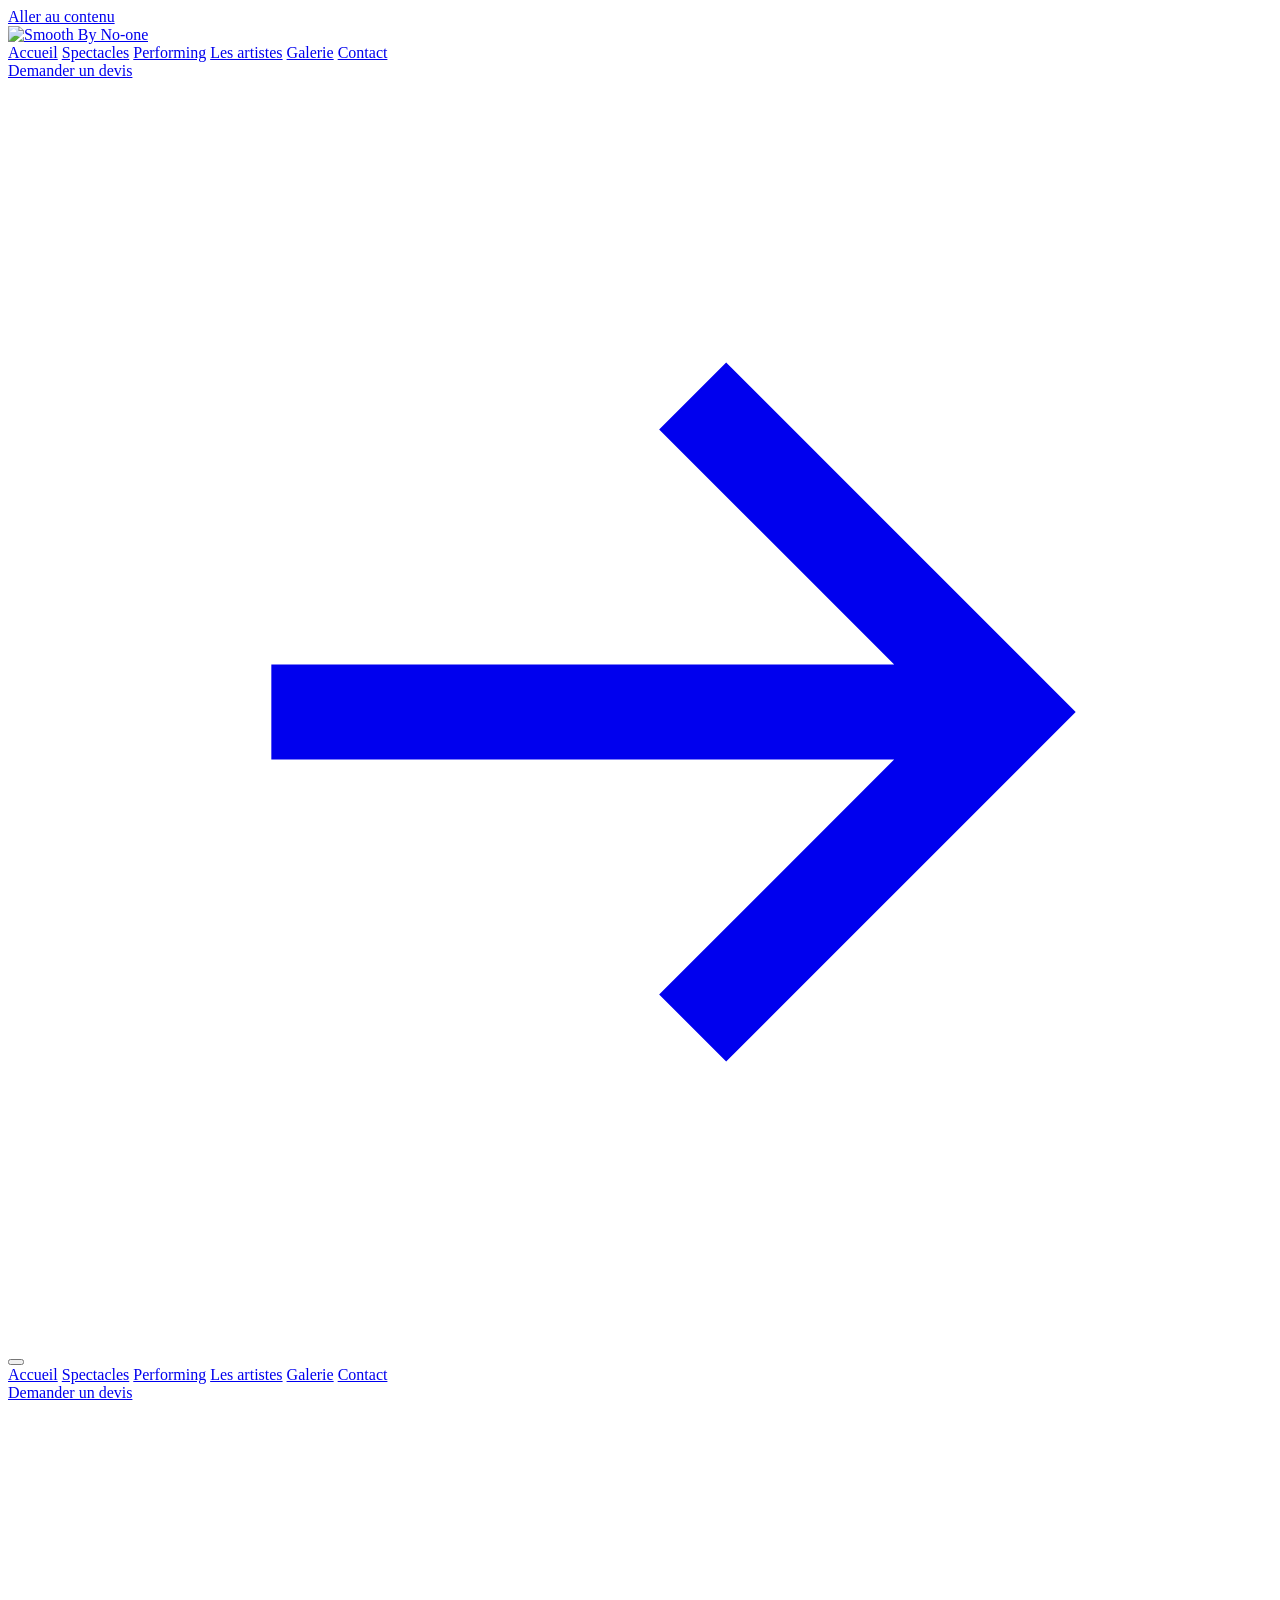
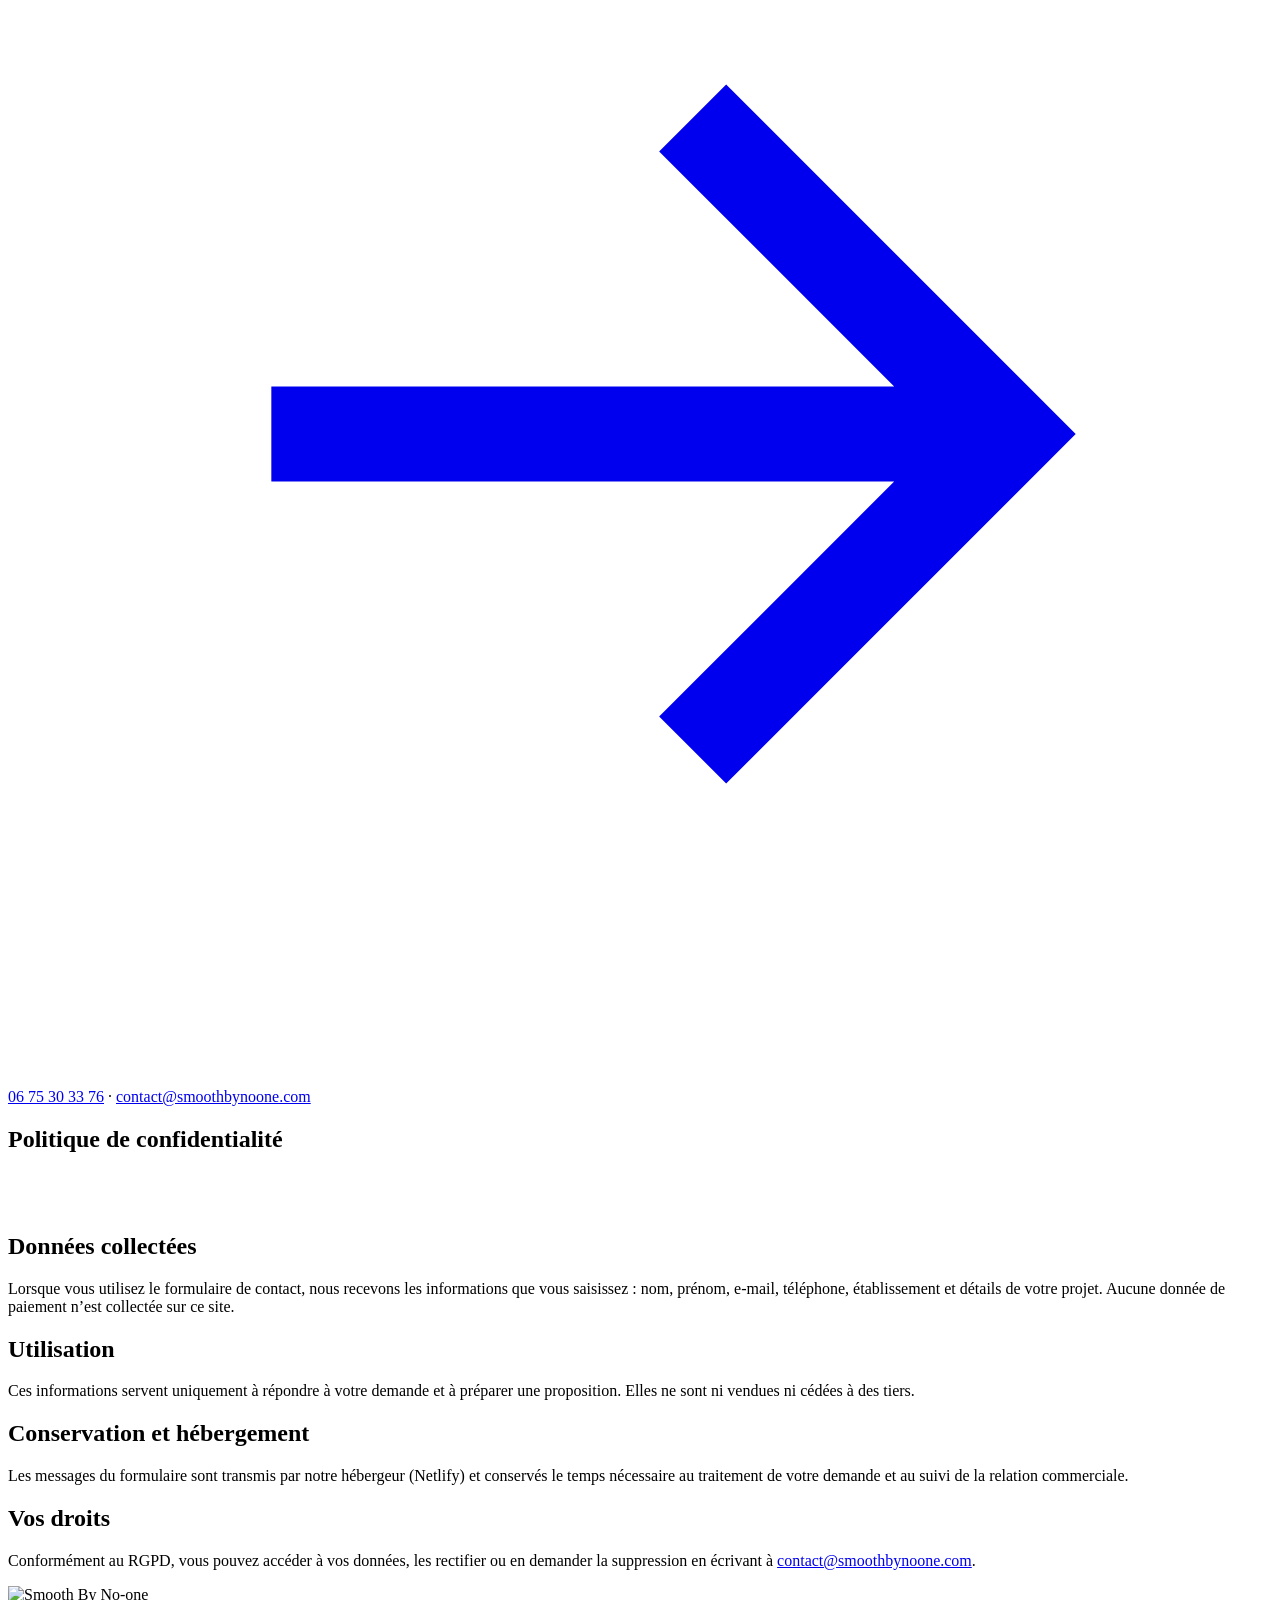
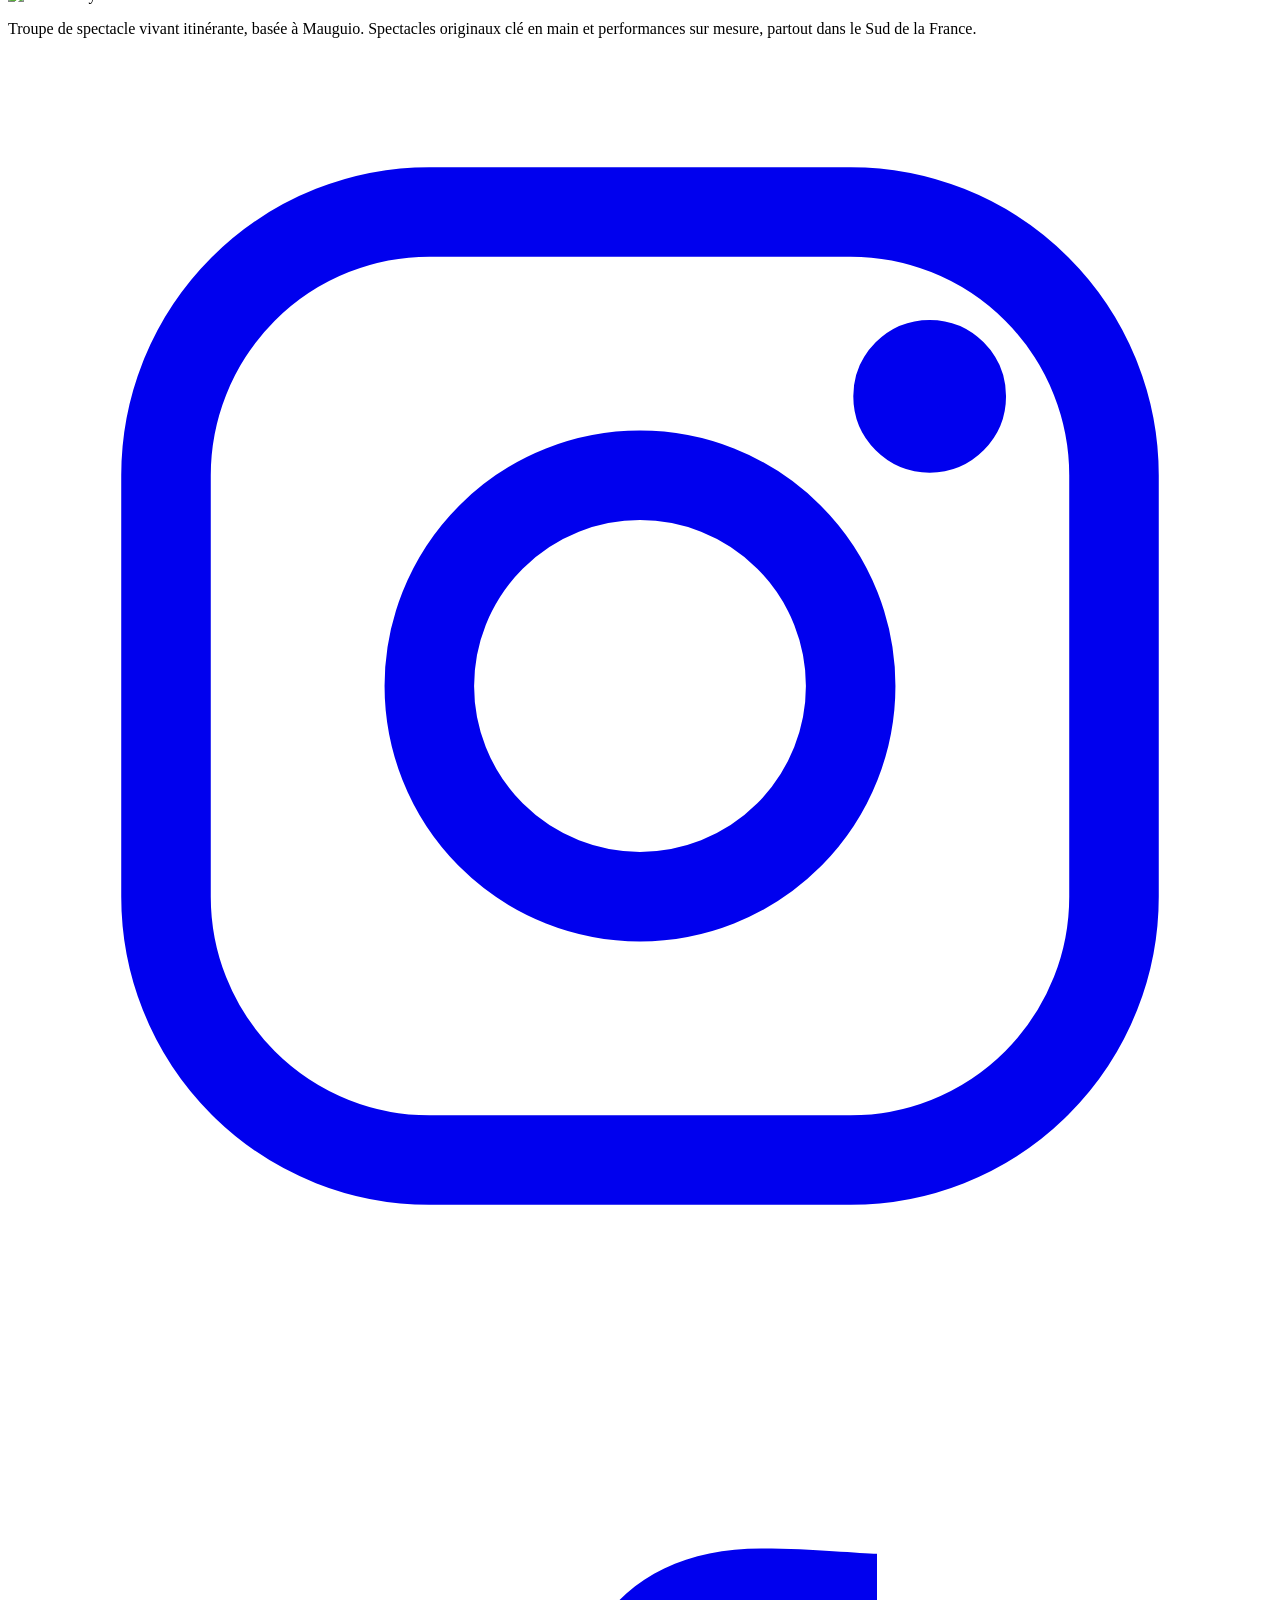
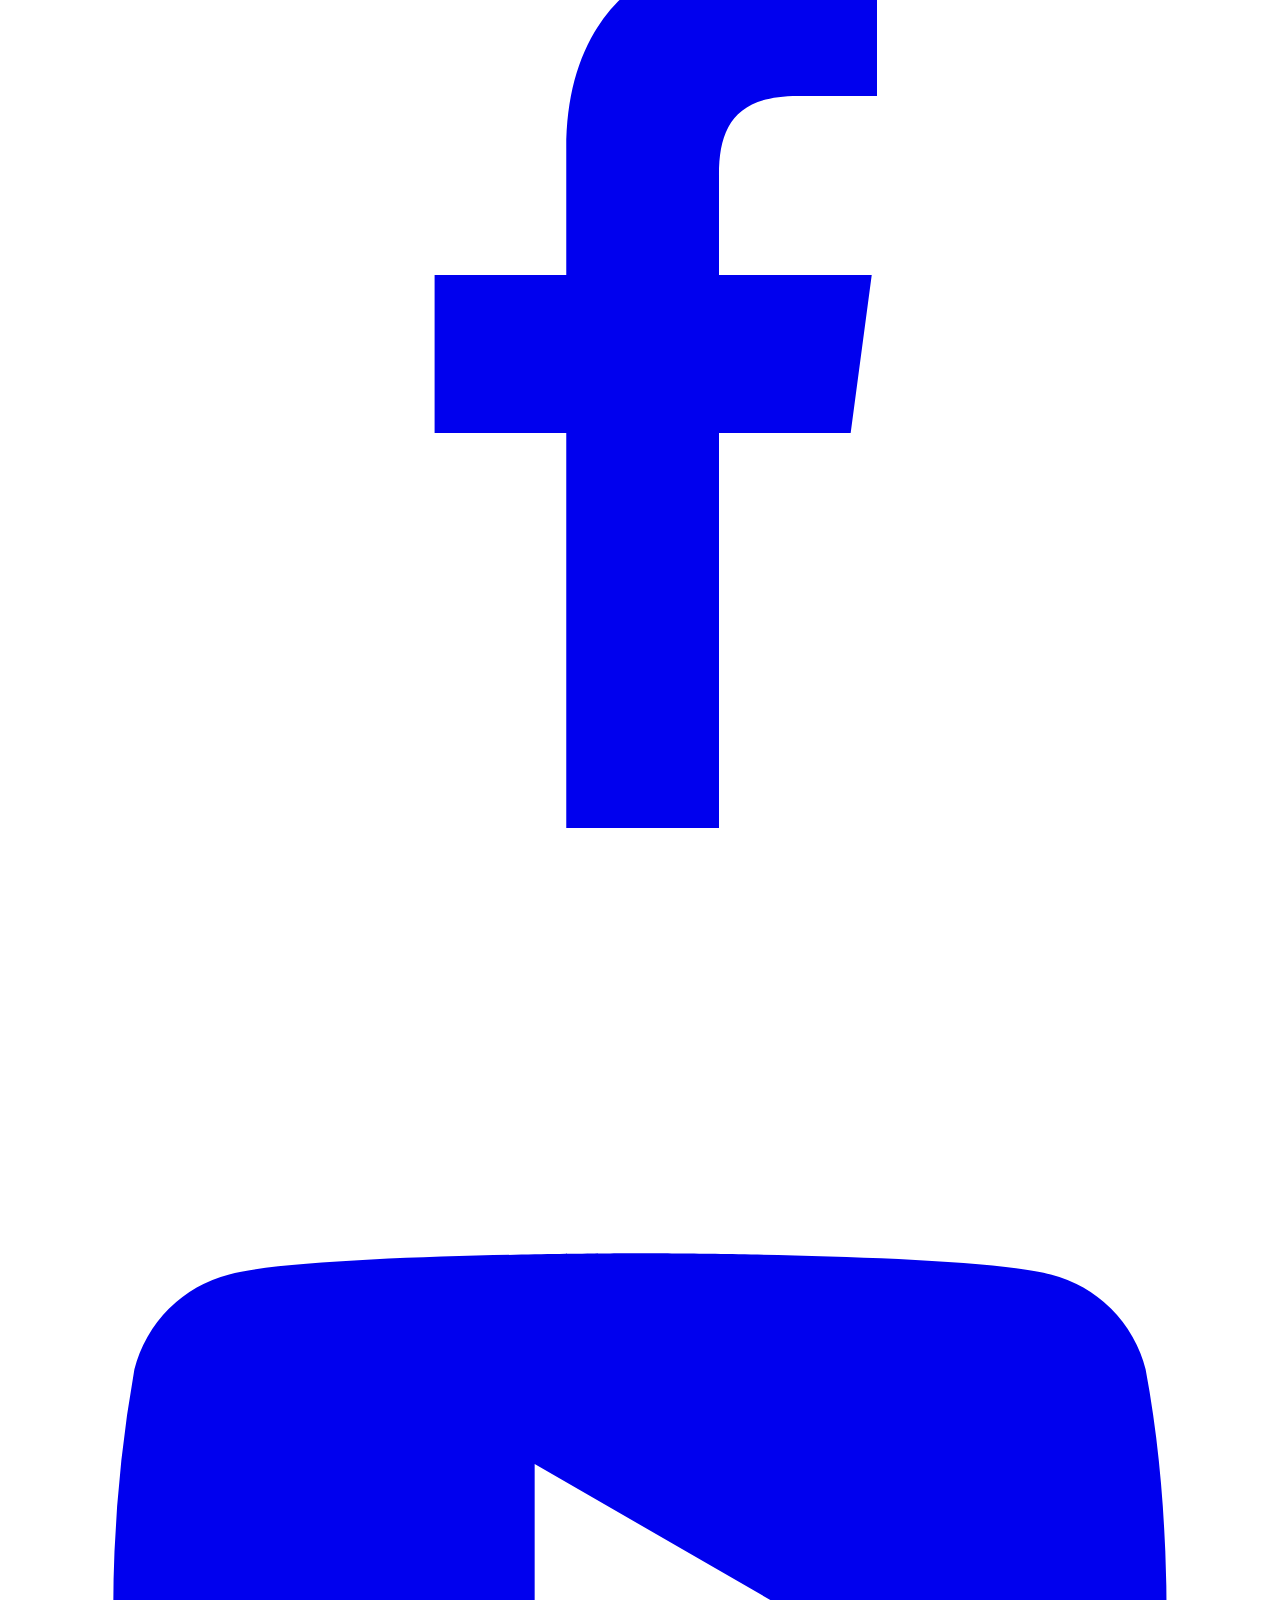
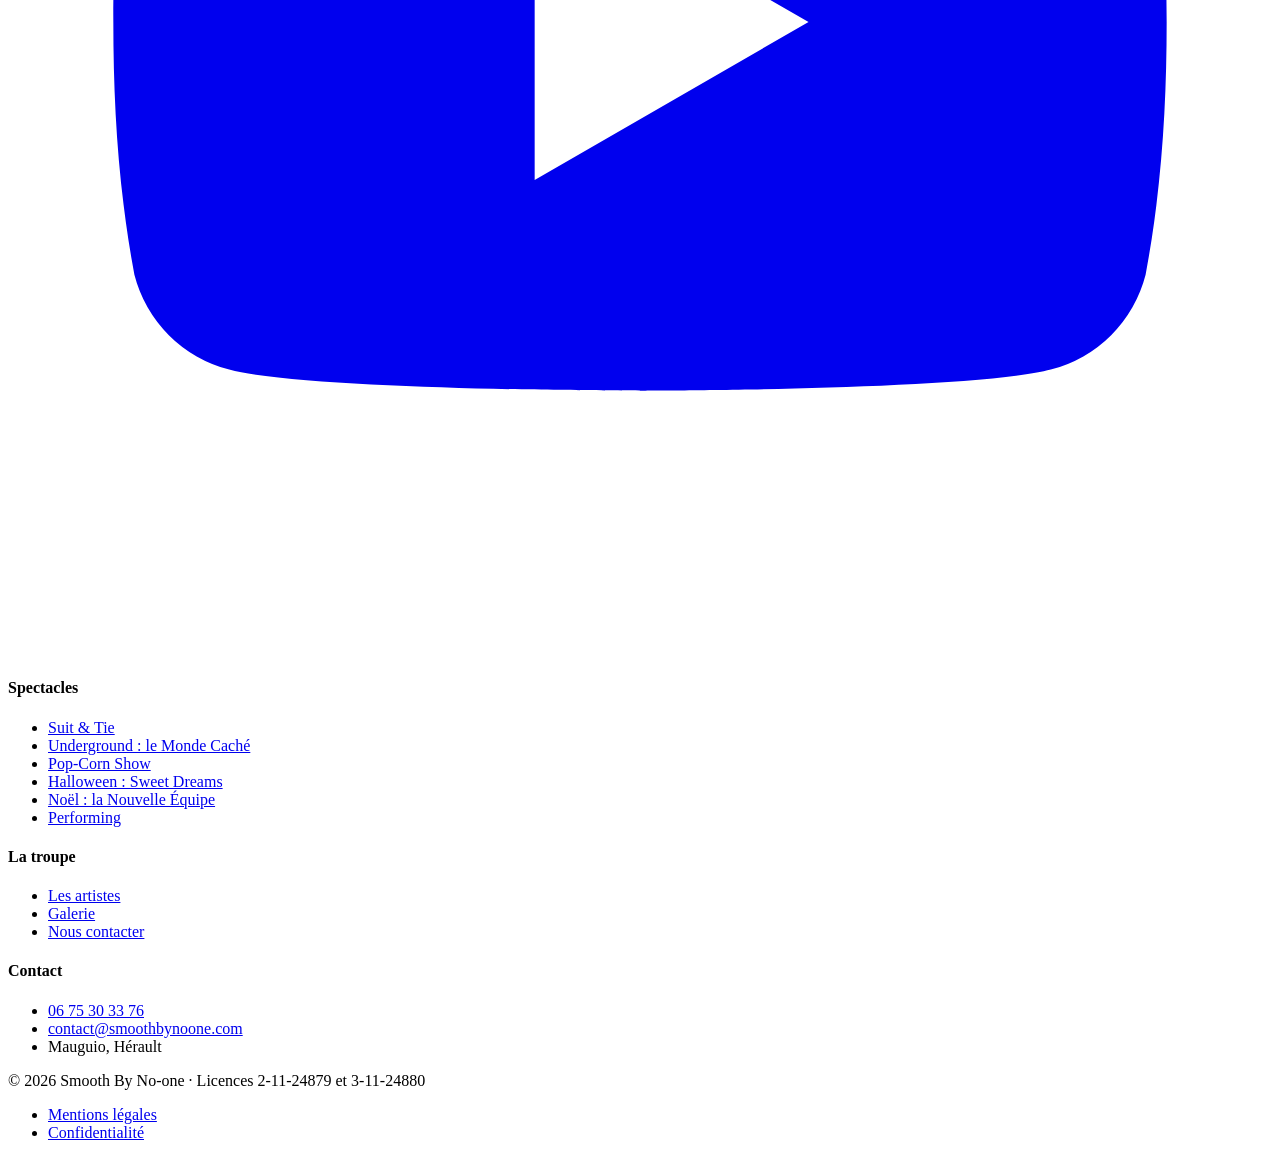
==== confidentialite.html @ 183dd472 "Add files via upload" ====
<!doctype html>
<html lang="fr">
<head>
  <meta charset="utf-8">
  <meta name="viewport" content="width=device-width, initial-scale=1, viewport-fit=cover">
  <title>Politique de confidentialité · Smooth By No-one</title>
  <meta name="description" content="Comment Smooth By No-one utilise les données transmises via le site.">
  <link rel="canonical" href="https://www.smoothbynoone.com/confidentialite">
  <meta name="theme-color" content="#0c0b0a">
  <meta property="og:type" content="website">
  <meta property="og:locale" content="fr_FR">
  <meta property="og:site_name" content="Smooth By No-one">
  <meta property="og:title" content="Politique de confidentialité · Smooth By No-one">
  <meta property="og:description" content="Comment Smooth By No-one utilise les données transmises via le site.">
  <meta property="og:url" content="https://www.smoothbynoone.com/confidentialite">
  <meta property="og:image" content="https://www.smoothbynoone.com/assets/img/photos/feu-lumieres.jpg">
  <meta name="twitter:card" content="summary_large_image">
  <link rel="icon" href="assets/img/favicon.png" type="image/png">
  <link rel="apple-touch-icon" href="assets/img/apple-touch-icon.png">
  <link rel="preconnect" href="https://fonts.googleapis.com">
  <link rel="preconnect" href="https://fonts.gstatic.com" crossorigin>
  <link href="https://fonts.googleapis.com/css2?family=Archivo:wdth,wght@62..125,400..900&family=Instrument+Serif:ital@1&display=swap" rel="stylesheet">
  <script>document.documentElement.classList.add("js")</script>
  <link rel="stylesheet" href="assets/css/style.css">
  <script type="application/ld+json">{"@context":"https://schema.org","@type":"PerformingGroup","name":"Smooth By No-one","url":"https://www.smoothbynoone.com","logo":"https://www.smoothbynoone.com/assets/img/logo-blanc.png","email":"contact@smoothbynoone.com","telephone":"+33675303376","address":{"@type":"PostalAddress","streetAddress":"48 rue du Mistral","postalCode":"34130","addressLocality":"Mauguio","addressCountry":"FR"},"areaServed":"Sud de la France","sameAs":["https://www.instagram.com/smooth_by_no_one/","https://www.facebook.com/smoothbynoone","https://www.youtube.com/@smoothbynoone7067"]}</script>
</head>
<body>
  <a class="sr" href="#contenu">Aller au contenu</a>
  <header class="entete">
    <div class="wrap">
      <a class="logo" href="./" aria-label="Smooth By No-one, accueil"><img src="assets/img/logo-blanc.png" alt="Smooth By No-one" width="814" height="280"></a>
      <nav class="nav" aria-label="Navigation principale">
        <a href="./">Accueil</a>
        <a href="spectacles.html">Spectacles</a>
        <a href="performing.html">Performing</a>
        <a href="nosartistes.html">Les artistes</a>
        <a href="galerie.html">Galerie</a>
        <a href="contact.html">Contact</a>
      </nav>
      <a class="btn btn-petit" href="contact.html">Demander un devis <svg viewBox="0 0 24 24" fill="none" stroke="currentColor" stroke-width="1.8" aria-hidden="true"><path d="M5 12h14M13 6l6 6-6 6"/></svg></a>
      <button class="burger" aria-label="Ouvrir le menu" aria-expanded="false" aria-controls="menu-mobile"><span></span></button>
    </div>
  </header>
  <div class="menu-mobile" id="menu-mobile">
    <nav aria-label="Navigation mobile">
      <a href="./">Accueil</a>
        <a href="spectacles.html">Spectacles</a>
        <a href="performing.html">Performing</a>
        <a href="nosartistes.html">Les artistes</a>
        <a href="galerie.html">Galerie</a>
        <a href="contact.html">Contact</a>
    </nav>
    <div>
      <a class="btn " href="contact.html">Demander un devis <svg viewBox="0 0 24 24" fill="none" stroke="currentColor" stroke-width="1.8" aria-hidden="true"><path d="M5 12h14M13 6l6 6-6 6"/></svg></a>
      <p class="texte" style="margin-top:18px"><a href="tel:+33675303376">06 75 30 33 76</a> · <a href="mailto:contact@smoothbynoone.com">contact@smoothbynoone.com</a></p>
    </div>
  </div>

  <main id="contenu">

    <section class="page-hero" style="padding-bottom:20px"><div class="wrap"><h1 class="titre titre-l">Politique de <span class="serif">confidentialité</span></h1></div></section>
    <section class="section" style="padding-top:20px"><div class="wrap legal">
      <h2>Données collectées</h2>
      <p>Lorsque vous utilisez le formulaire de contact, nous recevons les informations que vous saisissez : nom, prénom, e-mail, téléphone, établissement et détails de votre projet. Aucune donnée de paiement n’est collectée sur ce site.</p>
      <h2>Utilisation</h2>
      <p>Ces informations servent uniquement à répondre à votre demande et à préparer une proposition. Elles ne sont ni vendues ni cédées à des tiers.</p>
      <h2>Conservation et hébergement</h2>
      <p>Les messages du formulaire sont transmis par notre hébergeur (Netlify) et conservés le temps nécessaire au traitement de votre demande et au suivi de la relation commerciale.</p>
      <h2>Vos droits</h2>
      <p>Conformément au RGPD, vous pouvez accéder à vos données, les rectifier ou en demander la suppression en écrivant à <a href="mailto:contact@smoothbynoone.com">contact@smoothbynoone.com</a>.</p>
    </div></section>
  </main>

  <footer class="pied">
    <div class="wrap">
      <div class="pied-grille">
        <div class="pied-marque">
          <img src="assets/img/logo-blanc.png" alt="Smooth By No-one" width="160" height="55" style="height:44px;width:auto">
          <p>Troupe de spectacle vivant itinérante, basée à Mauguio. Spectacles originaux clé en main et performances sur mesure, partout dans le Sud de la France.</p>
          <div class="reseaux">
            <a href="https://www.instagram.com/smooth_by_no_one/" aria-label="Instagram" target="_blank" rel="noopener"><svg viewBox="0 0 24 24" fill="none" stroke="currentColor" stroke-width="1.7" aria-hidden="true"><rect x="3" y="3" width="18" height="18" rx="5"/><circle cx="12" cy="12" r="4"/><circle cx="17.5" cy="6.5" r=".6" fill="currentColor"/></svg></a>
            <a href="https://www.facebook.com/smoothbynoone" aria-label="Facebook" target="_blank" rel="noopener"><svg viewBox="0 0 24 24" fill="currentColor" aria-hidden="true"><path d="M13.5 21v-7.5h2.5l.4-3h-2.9V8.6c0-.9.3-1.5 1.5-1.5h1.5V4.4c-.3 0-1.2-.1-2.2-.1-2.2 0-3.7 1.3-3.7 3.8v2.4H8.1v3h2.5V21h2.9z"/></svg></a>
            <a href="https://www.youtube.com/@smoothbynoone7067" aria-label="YouTube" target="_blank" rel="noopener"><svg viewBox="0 0 24 24" fill="currentColor" aria-hidden="true"><path d="M21.6 7.2a2.5 2.5 0 0 0-1.8-1.8C18.3 5 12 5 12 5s-6.3 0-7.8.4A2.5 2.5 0 0 0 2.4 7.2 26 26 0 0 0 2 12c0 1.6.1 3.2.4 4.8a2.5 2.5 0 0 0 1.8 1.8C5.7 19 12 19 12 19s6.3 0 7.8-.4a2.5 2.5 0 0 0 1.8-1.8c.3-1.6.4-3.2.4-4.8s-.1-3.2-.4-4.8zM10 15V9l5.2 3L10 15z"/></svg></a>
          </div>
        </div>
        <div>
          <h4>Spectacles</h4>
          <ul>
            <li><a href="suitandtie.html">Suit & Tie</a></li>
            <li><a href="underground.html">Underground : le Monde Caché</a></li>
            <li><a href="pop-corn.html">Pop-Corn Show</a></li>
            <li><a href="halloween.html">Halloween : Sweet Dreams</a></li>
            <li><a href="noel-la-nouvelle-equipe.html">Noël : la Nouvelle Équipe</a></li>
            <li><a href="performing.html">Performing</a></li>
          </ul>
        </div>
        <div>
          <h4>La troupe</h4>
          <ul>
            <li><a href="nosartistes.html">Les artistes</a></li>
            <li><a href="galerie.html">Galerie</a></li>
            <li><a href="contact.html">Nous contacter</a></li>
          </ul>
        </div>
        <div>
          <h4>Contact</h4>
          <ul>
            <li><a href="tel:+33675303376">06 75 30 33 76</a></li>
            <li><a href="mailto:contact@smoothbynoone.com">contact@smoothbynoone.com</a></li>
            <li style="color:var(--gris)">Mauguio, Hérault</li>
          </ul>
        </div>
      </div>
      <div class="pied-bas">
        <span>© 2026 Smooth By No-one · Licences 2-11-24879 et 3-11-24880</span>
        <ul>
          <li><a href="mentions-legales.html">Mentions légales</a></li>
          <li><a href="confidentialite.html">Confidentialité</a></li>
        </ul>
      </div>
    </div>
  </footer>
  <script src="assets/js/main.js" defer></script>
</body>
</html>
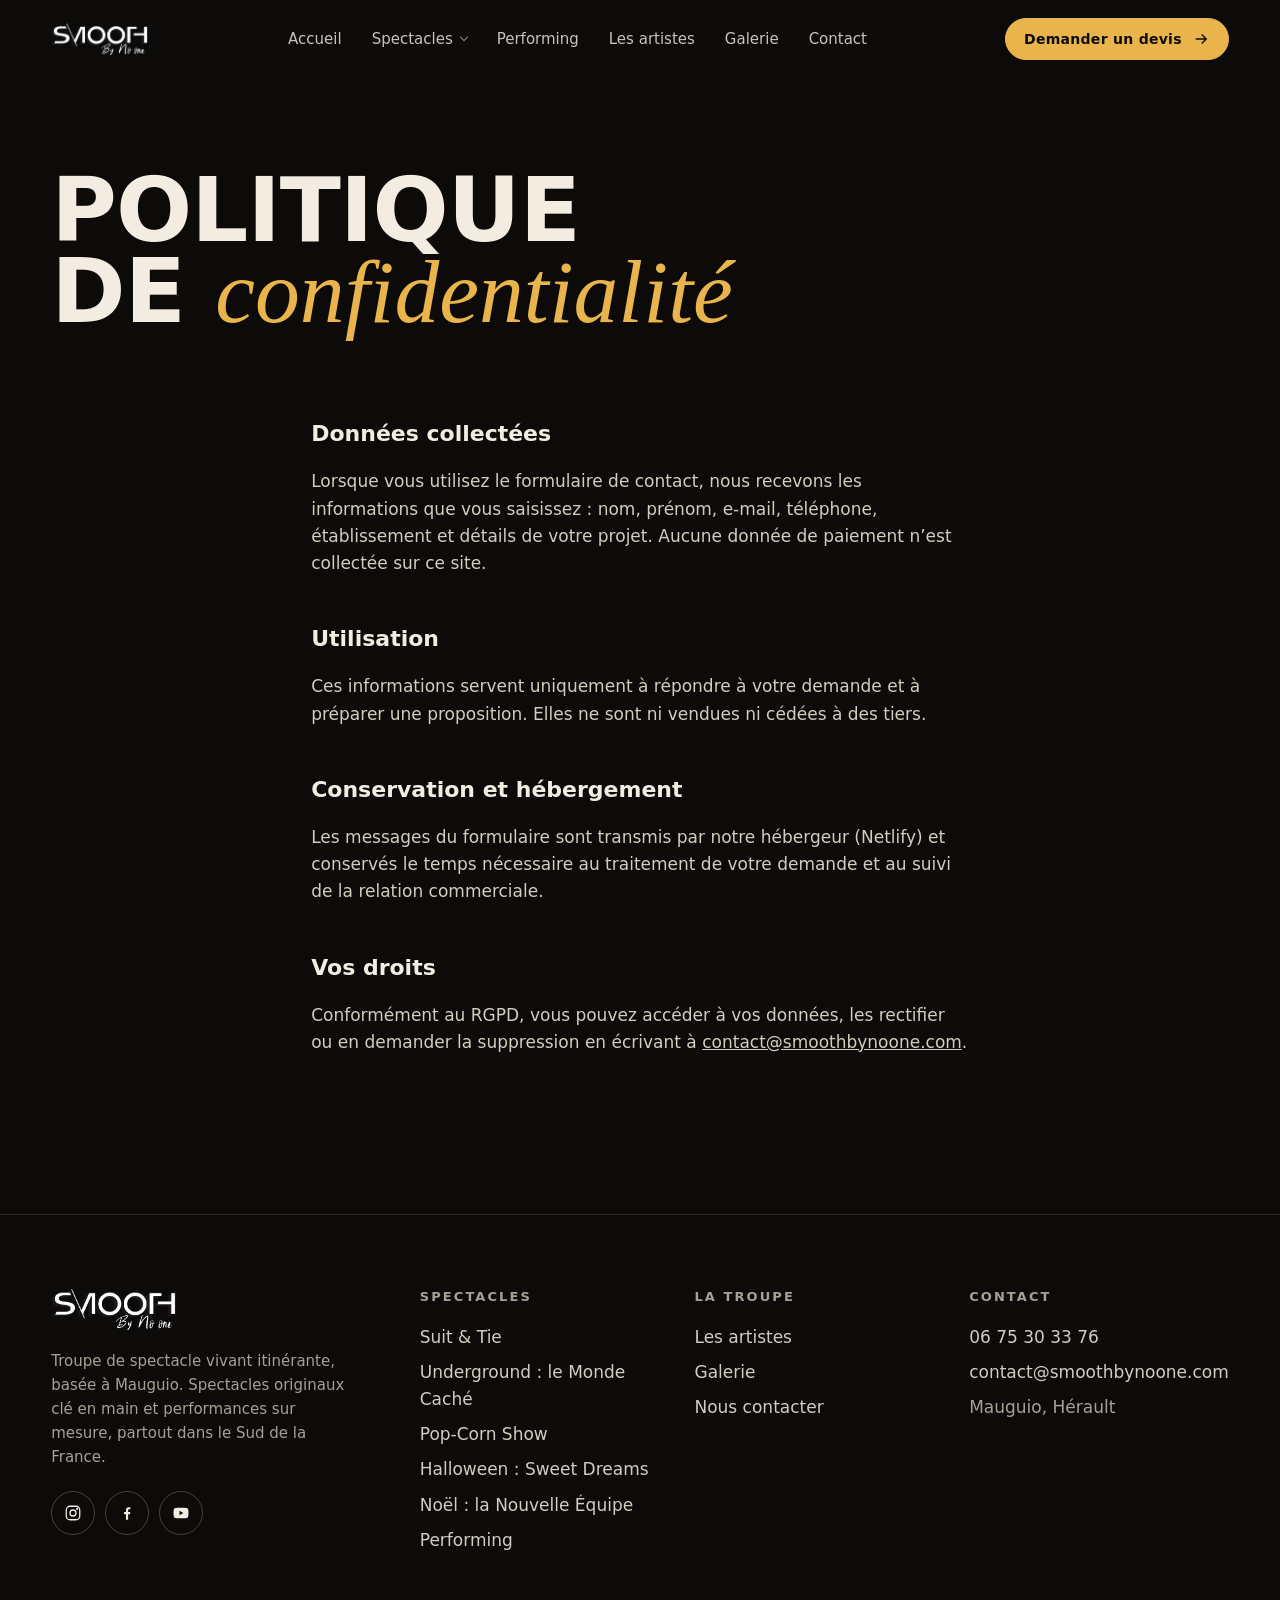
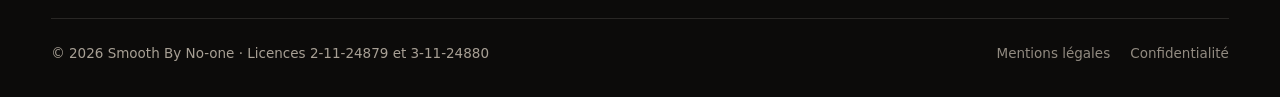
==== commit cc37a4a1: "Mini-menu Spectacles, photo de fin Pop-Corn et fiches infos clés à hauteur du texte - Menu « Spectac" ====
--- a/confidentialite.html
+++ b/confidentialite.html
@@ -31,7 +31,19 @@
       <a class="logo" href="./" aria-label="Smooth By No-one, accueil"><img src="assets/img/logo-blanc.png" alt="Smooth By No-one" width="814" height="280"></a>
       <nav class="nav" aria-label="Navigation principale">
         <a href="./">Accueil</a>
-        <a href="spectacles.html">Spectacles</a>
+        <div class="nav-groupe">
+          <a href="spectacles.html">Spectacles</a>
+          <div class="sous-menu">
+            <div class="sous-menu-liste">
+              <a class="sous-menu-lien" href="suitandtie.html"><img src="assets/img/affiches/suit-and-tie.jpg" alt="" width="1000" height="1500" loading="lazy"><span><b>Suit & Tie</b><small>Interactif · 90 min</small></span></a>
+              <a class="sous-menu-lien" href="underground.html"><img src="assets/img/affiches/underground.jpg" alt="" width="1000" height="1500" loading="lazy"><span><b>Underground : le Monde Caché</b><small>Danse · 80 min</small></span></a>
+              <a class="sous-menu-lien" href="pop-corn.html"><img src="assets/img/affiches/pop-corn.jpg" alt="" width="1000" height="1500" loading="lazy"><span><b>Pop-Corn Show</b><small>Cinéma · 80 min</small></span></a>
+              <a class="sous-menu-lien" href="halloween.html"><img src="assets/img/affiches/halloween.jpg" alt="" width="1000" height="1500" loading="lazy"><span><b>Halloween : Sweet Dreams</b><small>Halloween · 80 min</small></span></a>
+              <a class="sous-menu-lien" href="noel-la-nouvelle-equipe.html"><img src="assets/img/affiches/noel.jpg" alt="" width="1000" height="1500" loading="lazy"><span><b>Noël : la Nouvelle Équipe</b><small>Noël · 45 ou 80 min</small></span></a>
+            </div>
+            <div class="sous-menu-pied"><a href="spectacles.html">Tous les spectacles</a><a href="performing.html">Performing sur mesure</a></div>
+          </div>
+        </div>
         <a href="performing.html">Performing</a>
         <a href="nosartistes.html">Les artistes</a>
         <a href="galerie.html">Galerie</a>
@@ -44,11 +56,12 @@
   <div class="menu-mobile" id="menu-mobile">
     <nav aria-label="Navigation mobile">
       <a href="./">Accueil</a>
-        <a href="spectacles.html">Spectacles</a>
-        <a href="performing.html">Performing</a>
-        <a href="nosartistes.html">Les artistes</a>
-        <a href="galerie.html">Galerie</a>
-        <a href="contact.html">Contact</a>
+      <a href="spectacles.html">Spectacles</a>
+      <div class="menu-mobile-sous"><a href="suitandtie.html">Suit & Tie</a><a href="underground.html">Underground : le Monde Caché</a><a href="pop-corn.html">Pop-Corn Show</a><a href="halloween.html">Halloween : Sweet Dreams</a><a href="noel-la-nouvelle-equipe.html">Noël : la Nouvelle Équipe</a></div>
+      <a href="performing.html">Performing</a>
+      <a href="nosartistes.html">Les artistes</a>
+      <a href="galerie.html">Galerie</a>
+      <a href="contact.html">Contact</a>
     </nav>
     <div>
       <a class="btn " href="contact.html">Demander un devis <svg viewBox="0 0 24 24" fill="none" stroke="currentColor" stroke-width="1.8" aria-hidden="true"><path d="M5 12h14M13 6l6 6-6 6"/></svg></a>
--- a/assets/css/style.css
+++ b/assets/css/style.css
@@ -0,0 +1,644 @@
+/* Smooth By No-one — feuille de style unique */
+
+:root {
+  --noir: #0c0b0a;
+  --noir-2: #141210;
+  --noir-3: #1d1a17;
+  --trait: rgba(243, 236, 224, .12);
+  --trait-fort: rgba(243, 236, 224, .24);
+  --creme: #f3ece0;
+  --gris: #a8a095;
+  --or: #e9b44c;
+  --or-fonce: #b9862a;
+  --braise: #ff6a3d;
+
+  --f-titre: "Archivo", system-ui, sans-serif;
+  --f-texte: "Archivo", system-ui, sans-serif;
+  --f-serif: "Instrument Serif", Georgia, serif;
+
+  --marge: clamp(16px, 4vw, 56px);
+  --max: 1320px;
+  --rayon: 14px;
+  --ease: cubic-bezier(.2, .7, .1, 1);
+}
+
+*, *::before, *::after { box-sizing: border-box; }
+html { -webkit-text-size-adjust: 100%; scroll-behavior: smooth; }
+body {
+  margin: 0;
+  background: var(--noir);
+  color: var(--creme);
+  font-family: var(--f-texte);
+  font-size: 17px;
+  line-height: 1.6;
+  font-stretch: 100%;
+  -webkit-font-smoothing: antialiased;
+  overflow-x: hidden;
+}
+img { display: block; max-width: 100%; height: auto; }
+a { color: inherit; }
+button { font: inherit; color: inherit; }
+::selection { background: var(--or); color: var(--noir); }
+:focus-visible { outline: 2px solid var(--or); outline-offset: 3px; border-radius: 4px; }
+
+.wrap { width: 100%; max-width: var(--max); margin: 0 auto; padding: 0 var(--marge); }
+.sr { position: absolute; width: 1px; height: 1px; overflow: hidden; clip: rect(0 0 0 0); white-space: nowrap; }
+
+/* ---------- Typographie ---------- */
+
+.titre {
+  font-family: var(--f-titre);
+  font-stretch: 68%;
+  font-weight: 800;
+  text-transform: uppercase;
+  line-height: .9;
+  letter-spacing: -.01em;
+  margin: 0;
+  text-wrap: balance;
+}
+.titre-xl { font-size: clamp(56px, 11vw, 168px); }
+.titre-l  { font-size: clamp(44px, 7vw, 104px); }
+.titre-m  { font-size: clamp(34px, 4.6vw, 64px); }
+.titre-s  { font-size: clamp(24px, 2.4vw, 32px); }
+.serif {
+  font-family: var(--f-serif);
+  font-style: italic;
+  font-weight: 400;
+  text-transform: none;
+  font-stretch: 100%;
+  letter-spacing: 0;
+  color: var(--or);
+}
+.surtitre {
+  display: inline-flex; align-items: center; gap: 10px;
+  font-size: 13px; font-weight: 600; letter-spacing: .18em; text-transform: uppercase;
+  color: var(--or);
+  margin: 0 0 20px;
+}
+.surtitre::before { content: ""; width: 28px; height: 1px; background: currentColor; }
+.chapo { font-size: clamp(18px, 1.6vw, 21px); line-height: 1.55; color: var(--creme); max-width: 46ch; margin: 0; }
+.texte { color: var(--gris); max-width: 62ch; }
+.texte p { margin: 0 0 1em; }
+.texte strong { color: var(--creme); font-weight: 600; }
+
+/* ---------- Boutons ---------- */
+
+.btn {
+  --bg: var(--or); --fg: var(--noir);
+  display: inline-flex; align-items: center; justify-content: center; gap: 10px;
+  min-height: 52px; padding: 0 26px;
+  background: var(--bg); color: var(--fg);
+  border: 1px solid var(--bg); border-radius: 999px;
+  font-weight: 700; font-size: 15px; letter-spacing: .02em; text-decoration: none;
+  cursor: pointer;
+  transition: transform .3s var(--ease), background .3s, color .3s, border-color .3s;
+}
+.btn:hover { transform: translateY(-2px); background: var(--creme); border-color: var(--creme); }
+.btn svg { width: 18px; height: 18px; transition: transform .3s var(--ease); }
+.btn:hover svg { transform: translateX(3px); }
+.btn-ligne { --bg: transparent; --fg: var(--creme); border-color: var(--trait-fort); }
+.btn-ligne:hover { background: var(--creme); color: var(--noir); }
+.btn-petit { min-height: 42px; padding: 0 18px; font-size: 14px; }
+.lien-fleche {
+  display: inline-flex; align-items: center; gap: 8px;
+  font-weight: 600; text-decoration: none; color: var(--creme);
+  border-bottom: 1px solid var(--trait-fort); padding-bottom: 4px;
+  transition: color .2s, border-color .2s;
+}
+.lien-fleche:hover { color: var(--or); border-color: var(--or); }
+.lien-fleche svg { width: 16px; height: 16px; }
+
+/* ---------- En-tête ---------- */
+
+.entete {
+  position: fixed; inset: 0 0 auto; z-index: 50;
+  transition: background .4s, backdrop-filter .4s, border-color .4s;
+  border-bottom: 1px solid transparent;
+}
+.entete.plein {
+  background: rgba(12, 11, 10, .78);
+  backdrop-filter: blur(14px) saturate(1.4);
+  -webkit-backdrop-filter: blur(14px) saturate(1.4);
+  border-color: var(--trait);
+}
+.entete .wrap { display: flex; align-items: center; justify-content: space-between; gap: 24px; height: 78px; }
+.logo { display: block; flex: none; }
+.logo img { height: 34px; width: auto; }
+.nav { display: flex; align-items: center; gap: 30px; }
+.nav a {
+  position: relative; text-decoration: none; font-size: 15px; font-weight: 500; color: var(--creme);
+  opacity: .82; transition: opacity .2s;
+}
+.nav a:hover, .nav a[aria-current="page"] { opacity: 1; }
+.nav a[aria-current="page"]::after {
+  content: ""; position: absolute; left: 0; right: 0; bottom: -6px; height: 2px; background: var(--or); border-radius: 2px;
+}
+.burger { display: none; }
+
+/* Mini-menu des spectacles */
+.nav-groupe { position: relative; display: flex; align-items: center; }
+.nav-groupe > a::before {
+  content: ""; position: absolute; right: -14px; top: 50%; width: 6px; height: 6px; margin-top: -5px;
+  border-right: 1.5px solid currentColor; border-bottom: 1.5px solid currentColor; transform: rotate(45deg); opacity: .7;
+}
+.nav-groupe > a { margin-right: 14px; }
+.sous-menu {
+  position: absolute; top: 100%; left: 50%; width: 560px; padding-top: 22px;
+  transform: translate(-50%, 8px); opacity: 0; visibility: hidden; pointer-events: none;
+  transition: opacity .25s, transform .3s var(--ease), visibility .25s;
+}
+.nav-groupe:hover .sous-menu, .nav-groupe:focus-within .sous-menu { opacity: 1; visibility: visible; pointer-events: auto; transform: translate(-50%, 0); }
+.sous-menu-liste, .sous-menu-pied { background: rgba(20, 18, 16, .97); border: 1px solid var(--trait-fort); }
+.sous-menu-liste {
+  display: grid; grid-template-columns: 1fr 1fr; gap: 4px; padding: 10px;
+  border-radius: 16px 16px 0 0; border-bottom: 0; box-shadow: 0 30px 60px -20px rgba(0,0,0,.8);
+}
+.nav .sous-menu-lien { display: grid; grid-template-columns: 44px 1fr; gap: 14px; align-items: center; padding: 8px; border-radius: 10px; opacity: 1; transition: background .2s; }
+.nav .sous-menu-lien::after { display: none; }
+.sous-menu-lien:hover, .sous-menu-lien:focus-visible, .sous-menu-lien[aria-current="page"] { background: rgba(243,236,224,.07); }
+.sous-menu-lien img { width: 44px; height: 62px; object-fit: cover; border-radius: 6px; }
+.sous-menu-lien b { display: block; font-size: 14.5px; font-weight: 600; line-height: 1.3; }
+.sous-menu-lien small { display: block; font-size: 12.5px; color: var(--gris); margin-top: 2px; }
+.sous-menu-lien:hover b, .sous-menu-lien[aria-current="page"] b { color: var(--or); }
+.sous-menu-pied { display: flex; justify-content: space-between; padding: 12px 18px; border-radius: 0 0 16px 16px; border-top: 1px solid var(--trait); }
+.nav .sous-menu-pied a { font-size: 13.5px; font-weight: 600; color: var(--or); opacity: 1; }
+.nav .sous-menu-pied a::after { display: none; }
+.nav .sous-menu-pied a:hover { color: var(--creme); }
+
+.menu-mobile-sous { display: grid; padding: 4px 0 12px 18px; border-bottom: 1px solid var(--trait); }
+.menu-mobile nav .menu-mobile-sous a { font-family: var(--f-texte); font-stretch: 100%; font-weight: 500; text-transform: none; font-size: 18px; line-height: 1.4; border: 0; padding: 7px 0; color: var(--gris); }
+.menu-mobile nav .menu-mobile-sous a[aria-current="page"] { color: var(--or); }
+
+@media (max-width: 980px) {
+  .nav, .entete .btn { display: none; }
+  .burger {
+    display: grid; place-items: center; width: 46px; height: 46px;
+    background: none; border: 1px solid var(--trait-fort); border-radius: 50%; cursor: pointer;
+  }
+  .burger span, .burger span::before, .burger span::after {
+    display: block; width: 18px; height: 1.5px; background: var(--creme); position: relative; transition: transform .3s var(--ease);
+  }
+  .burger span::before, .burger span::after { content: ""; position: absolute; left: 0; }
+  .burger span::before { top: -6px; } .burger span::after { top: 6px; }
+  .menu-ouvert .burger span { background: transparent; }
+  .menu-ouvert .burger span::before { transform: translateY(6px) rotate(45deg); }
+  .menu-ouvert .burger span::after { transform: translateY(-6px) rotate(-45deg); }
+}
+
+.menu-mobile {
+  position: fixed; inset: 0; z-index: 40;
+  background: var(--noir);
+  padding: 110px var(--marge) 40px;
+  display: flex; flex-direction: column; justify-content: space-between; gap: 32px; overflow-y: auto;
+  opacity: 0; visibility: hidden; transition: opacity .35s, visibility .35s;
+}
+.menu-ouvert .menu-mobile { opacity: 1; visibility: visible; }
+.menu-ouvert { overflow: hidden; }
+.menu-mobile nav { display: flex; flex-direction: column; }
+.menu-mobile nav a {
+  font-family: var(--f-titre); font-stretch: 68%; font-weight: 800; text-transform: uppercase;
+  font-size: clamp(40px, 11vw, 64px); line-height: 1.08; text-decoration: none;
+  border-bottom: 1px solid var(--trait); padding: 6px 0;
+}
+.menu-mobile nav a[aria-current="page"] { color: var(--or); }
+
+/* ---------- Héro accueil ---------- */
+
+.hero {
+  position: relative; min-height: 100svh; display: flex; align-items: flex-end;
+  padding: 140px 0 0; overflow: hidden; isolation: isolate;
+}
+.hero-fond { position: absolute; inset: 0; z-index: -1; }
+.hero-video { position: absolute; inset: 0; width: 100%; height: 100%; object-fit: cover; background: var(--noir); }
+.hero-pause {
+  position: absolute; right: var(--marge); top: 96px; z-index: 2;
+  width: 44px; height: 44px; border-radius: 50%; display: grid; place-items: center; cursor: pointer;
+  background: rgba(12,11,10,.45); border: 1px solid var(--trait-fort); backdrop-filter: blur(8px);
+  opacity: .75; transition: opacity .2s, background .2s;
+}
+.hero-pause:hover { opacity: 1; background: rgba(12,11,10,.7); }
+.hero-pause svg { width: 16px; height: 16px; }
+.hero-pause .i-lecture, .hero-pause.en-pause .i-pause { display: none; }
+.hero-pause.en-pause .i-lecture { display: block; }
+.hero-fond::after {
+  content: ""; position: absolute; inset: 0;
+  background:
+    linear-gradient(180deg, rgba(12,11,10,.55) 0%, rgba(12,11,10,.1) 30%, rgba(12,11,10,.55) 62%, var(--noir) 100%),
+    radial-gradient(120% 80% at 0% 100%, rgba(12,11,10,.85), transparent 60%);
+}
+.hero-contenu { width: 100%; }
+.hero .titre-xl { max-width: 12ch; }
+.hero .titre-xl .serif { display: block; font-size: .78em; line-height: 1; margin-top: .06em; }
+.hero-bas {
+  display: grid; grid-template-columns: 1.1fr 1fr; gap: 40px; align-items: end;
+  margin-top: 36px; padding-bottom: 48px;
+}
+.hero-actions { display: flex; flex-wrap: wrap; gap: 12px; justify-content: flex-end; }
+.hero-chiffres {
+  display: grid; grid-template-columns: repeat(4, 1fr);
+  border-top: 1px solid var(--trait);
+}
+.hero-chiffres div { padding: 22px 20px 26px 0; }
+.hero-chiffres div + div { padding-left: 20px; border-left: 1px solid var(--trait); }
+.hero-chiffres b { display: block; font-family: var(--f-titre); font-stretch: 68%; font-weight: 800; font-size: 34px; line-height: 1; text-transform: uppercase; }
+.hero-chiffres span { font-size: 14px; color: var(--gris); }
+@media (max-width: 860px) {
+  .hero-fond::after { background: linear-gradient(180deg, rgba(12,11,10,.6) 0%, rgba(12,11,10,.55) 40%, rgba(12,11,10,.8) 70%, var(--noir) 100%); }
+  .hero-chiffres b { font-size: 26px; }
+  .hero-bas { grid-template-columns: 1fr; gap: 28px; }
+  .hero-actions { justify-content: flex-start; }
+  .hero-chiffres { grid-template-columns: 1fr 1fr; }
+  .hero-chiffres div:nth-child(3) { padding-left: 0; border-left: 0; }
+  .hero-chiffres div:nth-child(n+3) { border-top: 1px solid var(--trait); }
+}
+
+/* ---------- Défilant ---------- */
+
+.defilant {
+  border-block: 1px solid var(--trait);
+  overflow: hidden; white-space: nowrap; padding: 22px 0;
+  background: var(--noir);
+}
+.defilant-piste { display: inline-flex; animation: defile 38s linear infinite; }
+.defilant span {
+  font-family: var(--f-titre); font-stretch: 68%; font-weight: 800; text-transform: uppercase;
+  font-size: clamp(26px, 3.4vw, 44px); line-height: 1; padding-right: 36px;
+  display: inline-flex; align-items: center; gap: 36px;
+}
+.defilant span::after { content: "✦"; color: var(--or); font-size: .5em; }
+.defilant span:nth-child(even) { -webkit-text-stroke: 1px var(--creme); color: transparent; }
+@keyframes defile { to { transform: translateX(-50%); } }
+
+/* ---------- Sections ---------- */
+
+.section { padding: clamp(80px, 11vw, 160px) 0; position: relative; }
+.section-serree { padding: clamp(56px, 7vw, 96px) 0; }
+.section-claire { background: var(--creme); color: var(--noir); }
+.section-claire .texte { color: #5d564d; }
+.section-claire .texte strong { color: var(--noir); }
+.section-claire .surtitre { color: var(--or-fonce); }
+.section-claire .serif { color: var(--or-fonce); }
+.section-claire .btn-ligne { --fg: var(--noir); border-color: rgba(12,11,10,.25); }
+.section-claire .btn-ligne:hover { background: var(--noir); color: var(--creme); }
+.entete-section { display: flex; justify-content: space-between; align-items: end; gap: 32px; margin-bottom: clamp(40px, 5vw, 72px); flex-wrap: wrap; }
+.entete-section .titre { max-width: 14ch; }
+
+/* L'expérience */
+.experience { display: grid; grid-template-columns: 1fr 1fr; gap: clamp(40px, 6vw, 100px); align-items: center; }
+.experience-visuel { position: relative; aspect-ratio: 4 / 5; }
+.experience-visuel img { position: absolute; object-fit: cover; border-radius: var(--rayon); }
+.experience-visuel img:first-child { inset: 0 18% 14% 0; width: 82%; height: 86%; }
+.experience-visuel img:last-child { right: 0; bottom: 0; width: 46%; height: 48%; border: 6px solid var(--creme); }
+.points { list-style: none; padding: 0; margin: 36px 0 0; display: grid; gap: 0; }
+.points li { display: grid; grid-template-columns: 44px 1fr; gap: 14px; padding: 18px 0; border-top: 1px solid rgba(12,11,10,.12); }
+.points li:last-child { border-bottom: 1px solid rgba(12,11,10,.12); }
+.points b { display: block; font-size: 17px; }
+.points span { color: #5d564d; font-size: 15.5px; }
+.points .num { font-family: var(--f-serif); font-style: italic; font-size: 26px; color: var(--or-fonce); line-height: 1.1; }
+@media (max-width: 860px) {
+  .experience { grid-template-columns: 1fr; }
+  .experience-visuel { max-width: 520px; }
+}
+
+/* Cartes spectacles */
+.affiches { display: grid; grid-template-columns: repeat(3, 1fr); gap: clamp(36px, 4vw, 56px) clamp(14px, 2vw, 28px); }
+.affiche { display: block; text-decoration: none; }
+.affiche-visuel { position: relative; display: block; border-radius: var(--rayon); overflow: hidden; background: var(--noir-2); aspect-ratio: 2 / 3; isolation: isolate; }
+.affiche-visuel img { width: 100%; height: 100%; object-fit: cover; transition: transform 1.1s var(--ease); }
+.affiche-visuel::after { content: ""; position: absolute; inset: 0; border-radius: inherit; box-shadow: inset 0 0 0 1px var(--trait); pointer-events: none; }
+.affiche-info { padding: 20px 2px 0; }
+.affiche-tags { display: flex; flex-wrap: wrap; gap: 6px; margin-bottom: 12px; }
+.tag {
+  display: inline-flex; align-items: center; height: 26px; padding: 0 11px; border-radius: 999px;
+  font-size: 12px; font-weight: 600; letter-spacing: .04em;
+  background: rgba(243,236,224,.06); border: 1px solid var(--trait-fort);
+}
+.tag-or { background: var(--or); color: var(--noir); border-color: var(--or); }
+.section-claire .tag { border-color: rgba(12,11,10,.2); background: rgba(12,11,10,.04); }
+.affiche h3 { margin: 0; transition: color .3s; }
+.affiche p { margin: 8px 0 0; font-size: 15.5px; color: var(--gris); max-width: 40ch; }
+.affiche:hover img { transform: scale(1.05); }
+.affiche:hover h3 { color: var(--or); }
+.affiche-fleche {
+  position: absolute; top: 16px; right: 16px; z-index: 2;
+  width: 46px; height: 46px; border-radius: 50%; display: grid; place-items: center;
+  background: var(--creme); color: var(--noir);
+  transform: scale(.6) rotate(-45deg); opacity: 0; transition: transform .45s var(--ease), opacity .3s;
+}
+.affiche-fleche svg { width: 18px; height: 18px; }
+.affiche:hover .affiche-fleche, .affiche:focus-visible .affiche-fleche { transform: scale(1) rotate(-45deg); opacity: 1; }
+@media (max-width: 980px) { .affiches { grid-template-columns: repeat(2, 1fr); } }
+@media (max-width: 560px) {
+  .affiches { grid-template-columns: none; grid-auto-flow: column; grid-auto-columns: 80%; overflow-x: auto; scroll-snap-type: x mandatory; margin: 0 calc(var(--marge) * -1); padding: 0 var(--marge) 8px; scrollbar-width: none; }
+  .affiches::-webkit-scrollbar { display: none; }
+  .affiche { scroll-snap-align: start; }
+}
+
+/* Focus Suit & Tie */
+.focus {
+  position: relative; border-radius: calc(var(--rayon) * 1.6); overflow: hidden; isolation: isolate;
+  min-height: 620px; display: grid; align-items: end; padding: clamp(28px, 5vw, 72px);
+}
+.focus > img { position: absolute; inset: 0; width: 100%; height: 100%; object-fit: cover; z-index: -2; }
+.focus::before { content: ""; position: absolute; inset: 0; z-index: -1; background: linear-gradient(90deg, rgba(12,11,10,.94) 0%, rgba(12,11,10,.6) 50%, rgba(12,11,10,.15) 100%); }
+.focus-grille { display: grid; grid-template-columns: 1.2fr 1fr; gap: 48px; align-items: end; }
+.vote { display: grid; gap: 12px; max-width: 380px; justify-self: end; width: 100%; }
+.vote-q { font-size: 13px; letter-spacing: .14em; text-transform: uppercase; color: var(--gris); margin: 0 0 4px; }
+.vote button {
+  display: grid; grid-template-columns: 44px 1fr auto; align-items: center; gap: 14px;
+  width: 100%; padding: 12px 18px 12px 12px; text-align: left; cursor: pointer;
+  background: rgba(12,11,10,.55); border: 1px solid var(--trait-fort); border-radius: 14px;
+  backdrop-filter: blur(10px); position: relative; overflow: hidden;
+  transition: border-color .3s;
+}
+.vote button i {
+  font-style: normal; width: 44px; height: 44px; display: grid; place-items: center; border-radius: 10px;
+  font-family: var(--f-titre); font-stretch: 68%; font-weight: 800; font-size: 22px;
+  background: var(--creme); color: var(--noir);
+}
+.vote button em { font-style: normal; font-weight: 700; font-variant-numeric: tabular-nums; color: var(--or); opacity: 0; transition: opacity .3s; }
+.vote button::before {
+  content: ""; position: absolute; inset: 0; z-index: -1; background: rgba(233,180,76,.22);
+  transform-origin: left; transform: scaleX(var(--p, 0)); transition: transform .9s var(--ease);
+}
+.vote.vote-fait button em { opacity: 1; }
+.vote.vote-fait button.choisi { border-color: var(--or); }
+.vote-merci { font-size: 14px; color: var(--gris); margin: 4px 0 0; min-height: 1.6em; }
+@media (max-width: 860px) {
+  .focus { min-height: 0; padding-top: 260px; }
+  .focus::before { background: linear-gradient(180deg, rgba(12,11,10,.1) 0%, rgba(12,11,10,.9) 45%, rgba(12,11,10,.97) 100%); }
+  .focus-grille { grid-template-columns: 1fr; }
+  .vote { justify-self: start; }
+}
+
+/* Comment ça marche */
+.etapes { display: grid; grid-template-columns: repeat(3, 1fr); border-top: 1px solid var(--trait); }
+.etape { padding: 36px 32px 8px 0; position: relative; }
+.etape + .etape { padding-left: 32px; border-left: 1px solid var(--trait); }
+.etape-num { font-family: var(--f-serif); font-style: italic; font-size: 64px; line-height: 1; color: var(--or); }
+.etape h3 { margin: 18px 0 10px; }
+.etape p { margin: 0; color: var(--gris); }
+.tout-compris {
+  margin-top: 56px; display: flex; flex-wrap: wrap; gap: 10px 12px; align-items: center;
+  padding: 22px 26px; border: 1px solid var(--trait); border-radius: var(--rayon); background: var(--noir-2);
+}
+.tout-compris strong { margin-right: 8px; }
+@media (max-width: 860px) {
+  .etapes { grid-template-columns: 1fr; }
+  .etape, .etape + .etape { padding: 28px 0; border-left: 0; }
+  .etape + .etape { border-top: 1px solid var(--trait); }
+}
+
+/* Performing */
+.performing { display: grid; grid-template-columns: 1fr 1.1fr; gap: clamp(40px, 6vw, 96px); align-items: center; }
+.mosaique { display: grid; grid-template-columns: 1fr 1fr; grid-template-rows: 1fr 1fr; gap: 12px; aspect-ratio: 1; }
+.mosaique img { width: 100%; height: 100%; object-fit: cover; border-radius: var(--rayon); }
+.mosaique img:first-child { grid-row: span 2; }
+.liste-elements { list-style: none; padding: 0; margin: 28px 0 36px; display: flex; flex-wrap: wrap; gap: 8px; }
+.liste-elements li { padding: 8px 16px; border: 1px solid var(--trait-fort); border-radius: 999px; font-size: 15px; }
+@media (max-width: 860px) { .performing { grid-template-columns: 1fr; } .mosaique { order: 2; } }
+
+/* Artistes */
+.artistes-bande { display: flex; gap: 14px; overflow-x: auto; scroll-snap-type: x mandatory; padding: 0 var(--marge) 12px; scrollbar-width: none; }
+.artistes-bande::-webkit-scrollbar { display: none; }
+.artiste { flex: none; width: clamp(200px, 22vw, 280px); scroll-snap-align: start; margin: 0; }
+.artiste-photo { aspect-ratio: 4 / 5; border-radius: var(--rayon); overflow: hidden; background: var(--noir-3); }
+.artiste-photo img { width: 100%; height: 100%; object-fit: cover; filter: grayscale(1) contrast(1.05); transition: filter .6s, transform 1s var(--ease); }
+.artiste:hover .artiste-photo img { filter: none; transform: scale(1.04); }
+.artiste figcaption { padding: 14px 2px 0; }
+.artiste b { display: block; font-size: 17px; }
+.artiste span { font-size: 14px; color: var(--gris); }
+.grille-artistes { display: grid; grid-template-columns: repeat(auto-fill, minmax(220px, 1fr)); gap: 36px 18px; }
+.grille-artistes .artiste { width: auto; }
+.fondateurs { display: grid; grid-template-columns: 1fr 1fr; gap: 18px; margin-bottom: 72px; }
+.fondateurs .artiste-photo { aspect-ratio: 5 / 4; }
+.fondateurs .artiste b { font-size: 22px; }
+@media (max-width: 640px) { .fondateurs { grid-template-columns: 1fr; } .grille-artistes { grid-template-columns: 1fr 1fr; gap: 28px 12px; } }
+
+/* Clients */
+.clients { display: grid; grid-template-columns: repeat(7, 1fr); gap: 12px; }
+.client {
+  aspect-ratio: 1; border-radius: 12px; background: #fff; overflow: hidden;
+  display: grid; place-items: center; padding: 8px;
+  box-shadow: 0 1px 0 rgba(12,11,10,.06), 0 10px 30px -18px rgba(12,11,10,.35);
+  transition: transform .4s var(--ease);
+}
+.client img { width: 100%; height: 100%; object-fit: contain; }
+.client:hover { transform: translateY(-4px) rotate(-1deg); }
+@media (max-width: 980px) { .clients { grid-template-columns: repeat(4, 1fr); } }
+@media (max-width: 560px) { .clients { grid-template-columns: repeat(3, 1fr); gap: 8px; } }
+
+/* Appel final */
+.appel { position: relative; overflow: hidden; isolation: isolate; text-align: center; padding: clamp(100px, 14vw, 200px) 0; }
+.appel > img, .appel > video { position: absolute; inset: 0; width: 100%; height: 100%; object-fit: cover; z-index: -2; background: var(--noir); }
+.appel::before { content: ""; position: absolute; inset: 0; z-index: -1; background: radial-gradient(80% 90% at 50% 50%, rgba(12,11,10,.55), rgba(12,11,10,.94)); }
+.appel .titre { margin: 0 auto 22px; max-width: 13ch; }
+.appel .chapo { margin: 0 auto 36px; color: var(--creme); }
+.appel-actions { display: flex; flex-wrap: wrap; gap: 12px; justify-content: center; }
+
+/* ---------- Pied de page ---------- */
+
+.pied { border-top: 1px solid var(--trait); padding: 72px 0 32px; background: var(--noir); }
+.pied-grille { display: grid; grid-template-columns: 1.4fr 1fr 1fr 1fr; gap: 40px; }
+.pied h4 { font-size: 13px; letter-spacing: .16em; text-transform: uppercase; color: var(--gris); margin: 0 0 16px; font-weight: 600; }
+.pied ul { list-style: none; padding: 0; margin: 0; display: grid; gap: 8px; }
+.pied a { text-decoration: none; opacity: .86; }
+.pied a:hover { opacity: 1; color: var(--or); }
+.pied-marque p { color: var(--gris); max-width: 32ch; margin: 18px 0 22px; font-size: 15px; }
+.reseaux { display: flex; gap: 10px; }
+.reseaux a {
+  width: 44px; height: 44px; border-radius: 50%; border: 1px solid var(--trait-fort);
+  display: grid; place-items: center; opacity: 1; transition: background .3s, color .3s, border-color .3s;
+}
+.reseaux a:hover { background: var(--or); color: var(--noir); border-color: var(--or); }
+.reseaux svg { width: 18px; height: 18px; }
+.pied-bas { display: flex; justify-content: space-between; flex-wrap: wrap; gap: 12px; margin-top: 64px; padding-top: 24px; border-top: 1px solid var(--trait); font-size: 13.5px; color: var(--gris); }
+.pied-bas ul { display: flex; flex-wrap: wrap; gap: 20px; }
+@media (max-width: 860px) { .pied-grille { grid-template-columns: 1fr 1fr; } .pied-marque { grid-column: 1 / -1; } }
+
+/* ---------- Pages intérieures ---------- */
+
+.page-hero { padding: 170px 0 clamp(56px, 7vw, 96px); position: relative; overflow: hidden; isolation: isolate; }
+.page-hero .titre-l { max-width: 14ch; }
+.page-hero .chapo { margin-top: 26px; }
+.page-hero-fond { position: absolute; inset: 0; z-index: -1; }
+.page-hero-fond img, .page-hero-fond video { width: 100%; height: 100%; object-fit: cover; opacity: .42; }
+.page-hero-fond video { opacity: .55; }
+.page-hero-fond::after { content: ""; position: absolute; inset: 0; background: linear-gradient(180deg, rgba(12,11,10,.4), var(--noir)); }
+
+/* Fiche spectacle */
+.fiche-hero { position: relative; padding: 150px 0 clamp(60px, 7vw, 100px); overflow: hidden; isolation: isolate; }
+.fiche-hero-fond { position: absolute; inset: -40px; z-index: -1; }
+.fiche-hero-fond img { width: 100%; height: 100%; object-fit: cover; filter: blur(48px) saturate(1.3); opacity: .55; transform: scale(1.1); }
+.fiche-hero-fond::after { content: ""; position: absolute; inset: 0; background: linear-gradient(180deg, rgba(12,11,10,.3), var(--noir) 92%); }
+.fiche-grille { display: grid; grid-template-columns: 1.15fr .85fr; gap: clamp(40px, 6vw, 96px); align-items: center; }
+.fiche-affiche { border-radius: var(--rayon); overflow: hidden; box-shadow: 0 40px 100px -30px rgba(0,0,0,.9); aspect-ratio: 2 / 3; transform: rotate(1.5deg); }
+.fiche-affiche img { width: 100%; height: 100%; object-fit: cover; }
+.fiche-accroche { font-family: var(--f-serif); font-style: italic; color: var(--or); font-size: clamp(24px, 2.6vw, 34px); line-height: 1.15; margin: 22px 0 0; max-width: 22ch; }
+.fiche-infos { display: grid; grid-template-columns: repeat(3, auto); justify-content: start; gap: 0; margin: 36px 0; border-block: 1px solid var(--trait); }
+.fiche-infos div { padding: 16px 28px 16px 0; }
+.fiche-infos div + div { padding-left: 28px; border-left: 1px solid var(--trait); }
+.fiche-infos dt { font-size: 12px; letter-spacing: .14em; text-transform: uppercase; color: var(--gris); }
+.fiche-infos dd { margin: 4px 0 0; font-weight: 700; font-size: 17px; }
+.fiche-actions { display: flex; flex-wrap: wrap; gap: 12px; }
+@media (max-width: 860px) {
+  .fiche-grille { grid-template-columns: 1fr; }
+  .fiche-affiche { max-width: 340px; order: -1; transform: none; }
+  .fiche-infos { grid-template-columns: 1fr 1fr; }
+  .fiche-infos div:nth-child(3) { grid-column: 1 / -1; padding-left: 0; border-left: 0; border-top: 1px solid var(--trait); }
+}
+
+.histoire { display: grid; grid-template-columns: .9fr 1.1fr; gap: clamp(40px, 6vw, 96px); }
+.histoire .texte { font-size: 18px; color: #d4ccbf; }
+.histoire-cle { position: sticky; top: 110px; align-self: start; }
+@media (max-width: 860px) { .histoire { grid-template-columns: 1fr; } .histoire-cle { position: static; } }
+
+.contenu-liste { list-style: none; padding: 0; margin: 0; display: grid; grid-template-columns: repeat(2, 1fr); gap: 14px; counter-reset: c; }
+.contenu-liste li {
+  counter-increment: c; padding: 26px 28px; border-radius: var(--rayon); background: var(--noir-2); border: 1px solid var(--trait);
+  display: grid; grid-template-columns: 46px 1fr; gap: 12px;
+}
+.contenu-liste li::before { content: counter(c, decimal-leading-zero); font-family: var(--f-serif); font-style: italic; color: var(--or); font-size: 26px; line-height: 1.1; }
+.contenu-liste b { display: block; margin-bottom: 4px; }
+.contenu-liste span { color: var(--gris); font-size: 15.5px; }
+@media (max-width: 760px) { .contenu-liste { grid-template-columns: 1fr; } }
+
+.galerie { columns: 3 280px; column-gap: 14px; }
+.galerie button { display: block; width: 100%; padding: 0; margin: 0 0 14px; border: 0; background: var(--noir-2); border-radius: 12px; overflow: hidden; cursor: zoom-in; break-inside: avoid; }
+.galerie img { width: 100%; transition: transform 1s var(--ease), opacity .4s; }
+.galerie button:hover img { transform: scale(1.04); }
+
+.autres { display: grid; grid-template-columns: repeat(4, 1fr); gap: 14px; }
+.autres .affiche h3 { font-size: 24px; }
+@media (max-width: 980px) { .autres { grid-template-columns: repeat(2, 1fr); } }
+
+/* Fiche infos clés + contenu */
+.contenu-grille { display: grid; grid-template-columns: minmax(0, .8fr) minmax(0, 1.2fr); gap: clamp(20px, 3vw, 40px); align-items: stretch; }
+.contenu-grille.carre { grid-template-columns: minmax(0, 1fr) minmax(0, 1fr); }
+.contenu-grille .contenu-liste { grid-template-columns: 1fr; align-content: start; }
+.contenu-grille.paysage { grid-template-columns: 1fr; }
+.contenu-grille.paysage .contenu-liste { grid-template-columns: repeat(2, 1fr); }
+/* Le visuel prend la hauteur du bloc texte ; l'espace restant est rempli par un flou du visuel */
+.infos-visuel {
+  position: relative; isolation: isolate; overflow: hidden;
+  display: flex; align-items: center; justify-content: center; width: 100%; padding: 0;
+  border: 1px solid var(--trait); border-radius: var(--rayon); background: var(--noir-2); cursor: zoom-in;
+}
+.infos-flou {
+  position: absolute; inset: -30px; z-index: -1;
+  background: center / cover no-repeat; filter: blur(24px) brightness(.6) saturate(1.3);
+}
+.infos-visuel img { width: 100%; height: auto; box-shadow: 0 20px 50px -20px rgba(0,0,0,.8); transition: transform 1s var(--ease); }
+.infos-visuel:hover img { transform: scale(1.02); }
+@media (max-width: 860px) {
+  .contenu-grille, .contenu-grille.carre { grid-template-columns: 1fr; }
+  .infos-visuel { max-width: 560px; }
+  .infos-flou { display: none; }
+  .contenu-grille.paysage .infos-visuel { max-width: none; }
+}
+@media (max-width: 760px) { .contenu-grille.paysage .contenu-liste { grid-template-columns: 1fr; } }
+
+/* Teaser vidéo */
+.teaser { position: relative; aspect-ratio: 16 / 9; border-radius: calc(var(--rayon) * 1.4); overflow: hidden; background: var(--noir-2); border: 1px solid var(--trait); }
+.teaser video { width: 100%; height: 100%; object-fit: cover; display: block; background: #000; }
+.teaser.lance video { object-fit: contain; }
+.teaser-lancer {
+  position: absolute; inset: 0; display: flex; flex-direction: column; align-items: center; justify-content: center; gap: 16px;
+  border: 0; cursor: pointer; font-weight: 700; font-size: 16px; letter-spacing: .04em;
+  background: radial-gradient(60% 60% at 50% 50%, rgba(12,11,10,.25), rgba(12,11,10,.7));
+}
+.teaser-lancer span {
+  width: 92px; height: 92px; border-radius: 50%; display: grid; place-items: center;
+  background: var(--or); color: var(--noir); box-shadow: 0 0 0 10px rgba(233,180,76,.2);
+  transition: transform .4s var(--ease), box-shadow .4s;
+}
+.teaser-lancer span svg { width: 34px; height: 34px; margin-left: 4px; }
+.teaser-lancer:hover span { transform: scale(1.08); box-shadow: 0 0 0 16px rgba(233,180,76,.18); }
+.teaser.lance .teaser-lancer { display: none; }
+@media (max-width: 560px) { .teaser-lancer span { width: 72px; height: 72px; } .teaser { border-radius: var(--rayon); } }
+
+/* Liste spectacles */
+.rangee { display: grid; grid-template-columns: .8fr 1.2fr; gap: clamp(32px, 6vw, 96px); align-items: center; padding: clamp(48px, 6vw, 88px) 0; border-top: 1px solid var(--trait); }
+.rangee:nth-child(even) { grid-template-columns: 1.2fr .8fr; }
+.rangee:nth-child(even) .rangee-visuel { order: 2; }
+.rangee-visuel { position: relative; aspect-ratio: 4 / 5; border-radius: var(--rayon); overflow: hidden; display: block; }
+.rangee-visuel img { width: 100%; height: 100%; object-fit: cover; transition: transform 1.2s var(--ease); }
+.rangee-visuel:hover img { transform: scale(1.05); }
+.rangee .fiche-accroche { margin: 14px 0 22px; }
+.rangee .texte { margin-bottom: 28px; }
+@media (max-width: 860px) {
+  .rangee, .rangee:nth-child(even) { grid-template-columns: 1fr; }
+  .rangee:nth-child(even) .rangee-visuel { order: 0; }
+  .rangee-visuel { max-width: 420px; }
+}
+
+/* Contact */
+.contact-grille { display: grid; grid-template-columns: .8fr 1.2fr; gap: clamp(40px, 6vw, 96px); align-items: start; }
+.coordonnees { list-style: none; padding: 0; margin: 36px 0 0; display: grid; gap: 0; }
+.coordonnees li { padding: 18px 0; border-top: 1px solid var(--trait); }
+.coordonnees small { display: block; font-size: 12px; letter-spacing: .14em; text-transform: uppercase; color: var(--gris); }
+.coordonnees a { text-decoration: none; font-size: 19px; font-weight: 600; }
+.coordonnees a:hover { color: var(--or); }
+.formulaire { background: var(--noir-2); border: 1px solid var(--trait); border-radius: calc(var(--rayon) * 1.4); padding: clamp(24px, 4vw, 48px); }
+.champs { display: grid; grid-template-columns: 1fr 1fr; gap: 16px; }
+.champ { display: grid; gap: 7px; }
+.champ-large { grid-column: 1 / -1; }
+.champ label { font-size: 14px; font-weight: 600; }
+.champ label i { font-style: normal; color: var(--or); }
+.champ input, .champ select, .champ textarea {
+  width: 100%; min-height: 52px; padding: 13px 16px;
+  background: var(--noir); color: var(--creme); border: 1px solid var(--trait-fort); border-radius: 10px;
+  font: inherit; font-size: 16px; transition: border-color .2s, box-shadow .2s;
+}
+.champ textarea { min-height: 140px; resize: vertical; }
+.champ select { appearance: none; background-image: url("data:image/svg+xml,%3Csvg xmlns='http://www.w3.org/2000/svg' width='12' height='8' fill='none' stroke='%23a8a095' stroke-width='1.6'%3E%3Cpath d='M1 1.5l5 5 5-5'/%3E%3C/svg%3E"); background-repeat: no-repeat; background-position: right 16px center; padding-right: 42px; }
+.champ input:focus, .champ select:focus, .champ textarea:focus { outline: none; border-color: var(--or); box-shadow: 0 0 0 3px rgba(233,180,76,.18); }
+.pastilles { display: flex; flex-wrap: wrap; gap: 8px; }
+.pastilles label { cursor: pointer; position: relative; }
+.champ .pastilles input { position: absolute; inset: 0; width: 100%; height: 100%; min-height: 0; padding: 0; margin: 0; opacity: 0; pointer-events: none; }
+.pastilles span { display: inline-flex; align-items: center; min-height: 42px; padding: 0 16px; border: 1px solid var(--trait-fort); border-radius: 999px; font-size: 14.5px; font-weight: 500; transition: background .2s, color .2s, border-color .2s; }
+.pastilles input:checked + span { background: var(--or); color: var(--noir); border-color: var(--or); font-weight: 700; }
+.pastilles input:focus-visible + span { outline: 2px solid var(--or); outline-offset: 2px; }
+.formulaire .btn { width: 100%; margin-top: 24px; }
+.mention { font-size: 13px; color: var(--gris); margin: 14px 0 0; text-align: center; }
+@media (max-width: 860px) { .contact-grille { grid-template-columns: 1fr; } }
+@media (max-width: 560px) { .champs { grid-template-columns: 1fr; } }
+
+/* Pages légales */
+.legal { max-width: 760px; }
+.legal h2 { font-size: 22px; margin: 44px 0 10px; }
+.legal p, .legal li { color: #d4ccbf; }
+.legal dl { display: grid; grid-template-columns: max-content 1fr; gap: 8px 24px; }
+.legal dt { color: var(--gris); }
+.legal dd { margin: 0; }
+@media (max-width: 560px) { .legal dl { grid-template-columns: 1fr; gap: 2px; } .legal dd { margin-bottom: 10px; } }
+
+/* Visionneuse */
+.visionneuse {
+  position: fixed; inset: 0; z-index: 100; background: rgba(8,7,6,.95);
+  display: grid; place-items: center; padding: 60px 16px;
+  opacity: 0; visibility: hidden; transition: opacity .3s, visibility .3s;
+}
+.visionneuse.ouverte { opacity: 1; visibility: visible; }
+.visionneuse img { max-width: min(1200px, 100%); max-height: 100%; width: auto; border-radius: 8px; }
+.visionneuse button {
+  position: absolute; width: 50px; height: 50px; border-radius: 50%; border: 1px solid var(--trait-fort);
+  background: rgba(12,11,10,.6); display: grid; place-items: center; cursor: pointer;
+}
+.visionneuse button svg { width: 20px; height: 20px; }
+.v-fermer { top: 16px; right: 16px; }
+.v-prec { left: 16px; top: 50%; translate: 0 -50%; }
+.v-suiv { right: 16px; top: 50%; translate: 0 -50%; }
+
+/* ---------- Apparitions ---------- */
+
+.js .apparait { opacity: 0; transform: translateY(28px); transition: opacity .9s var(--ease), transform .9s var(--ease); }
+.js .apparait.vu { opacity: 1; transform: none; }
+.apparait[data-delai="1"] { transition-delay: .08s; }
+.apparait[data-delai="2"] { transition-delay: .16s; }
+.apparait[data-delai="3"] { transition-delay: .24s; }
+
+@media (prefers-reduced-motion: reduce) {
+  *, *::before, *::after { animation: none !important; transition-duration: .01ms !important; scroll-behavior: auto !important; }
+  .apparait { opacity: 1; transform: none; }
+}
